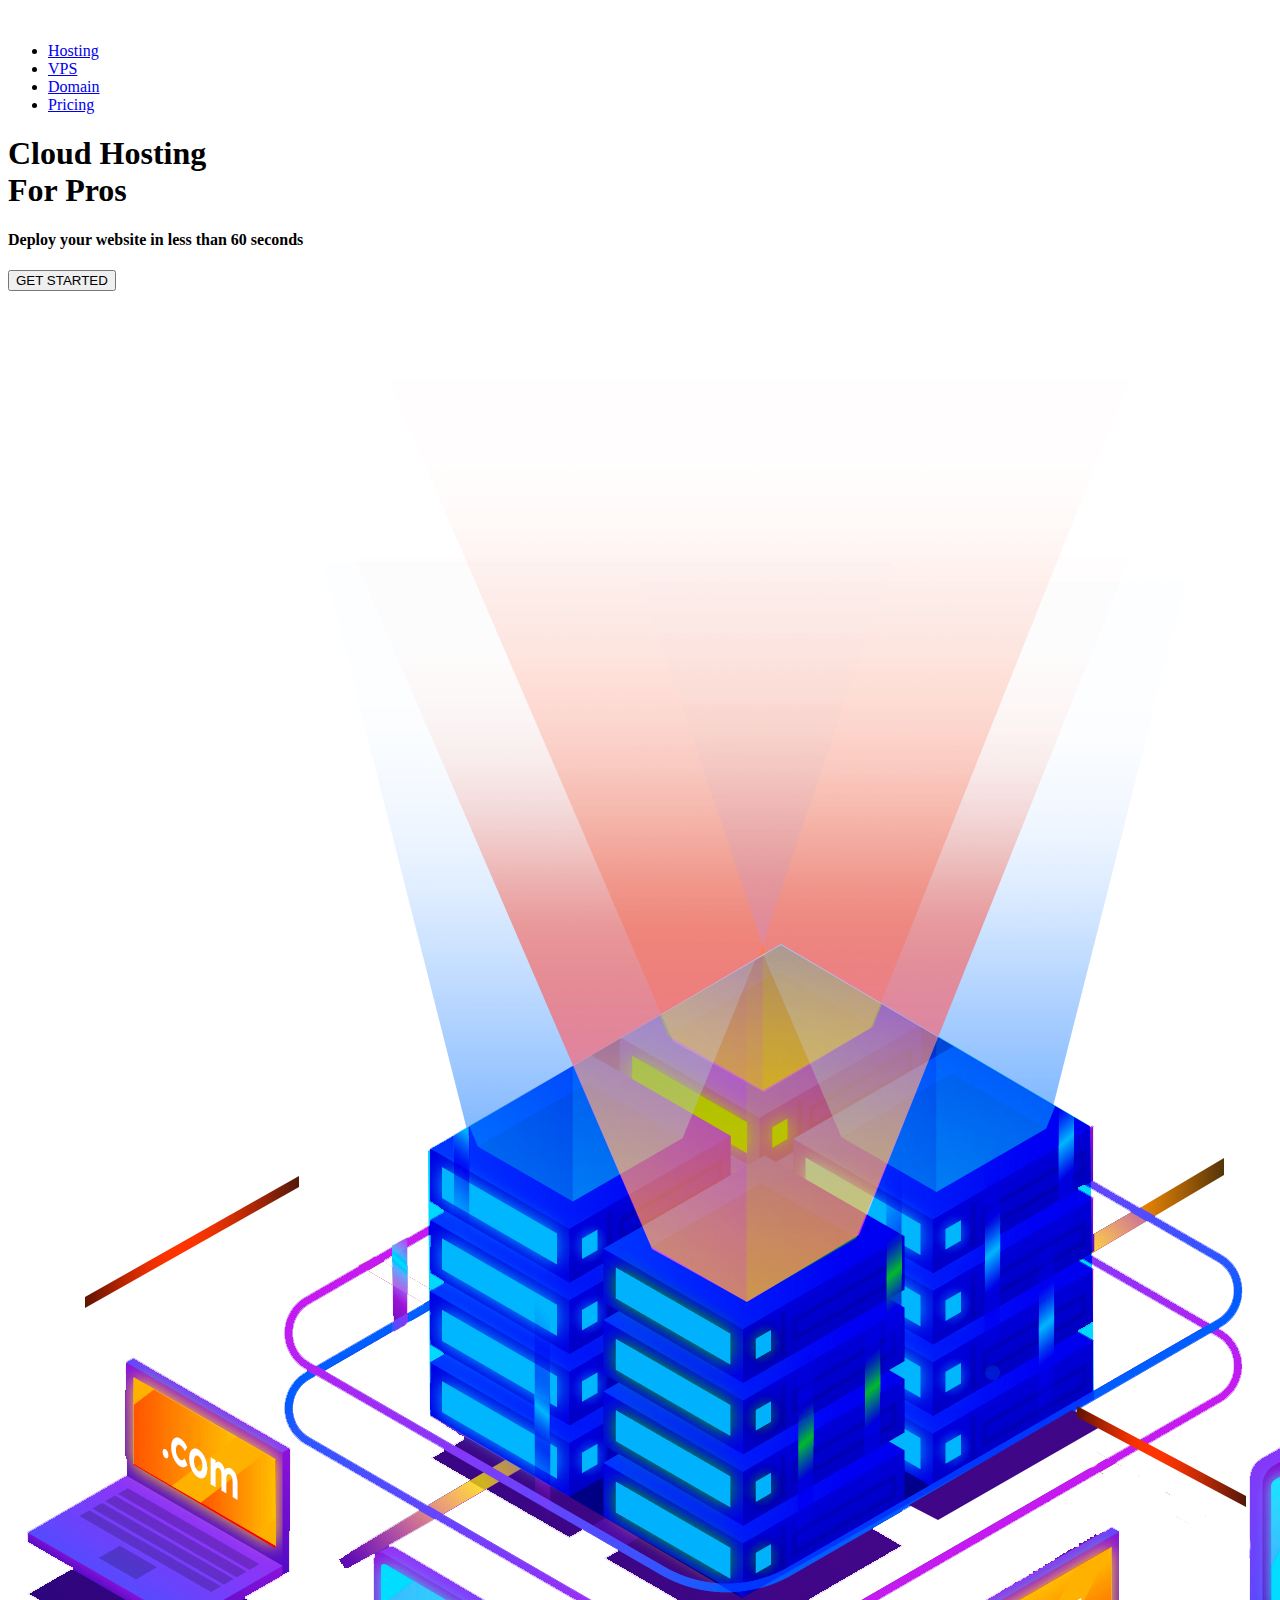
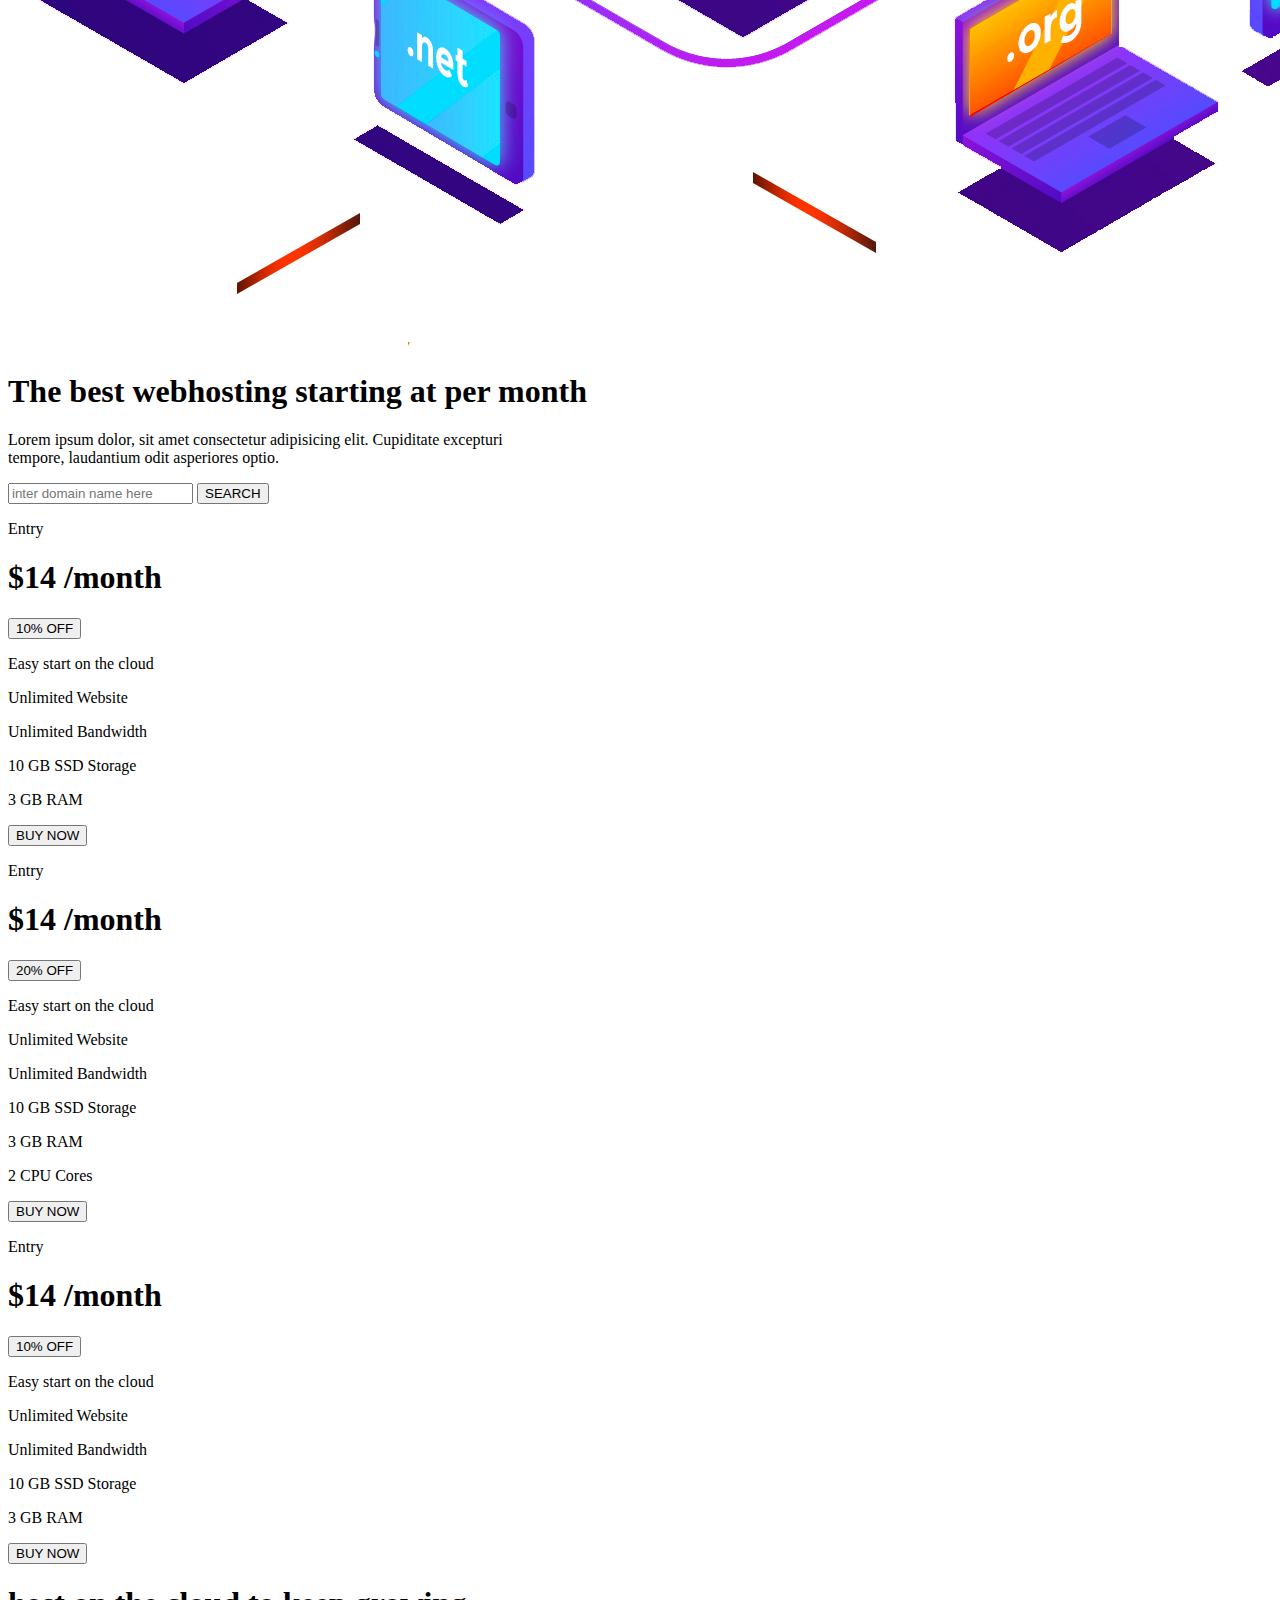
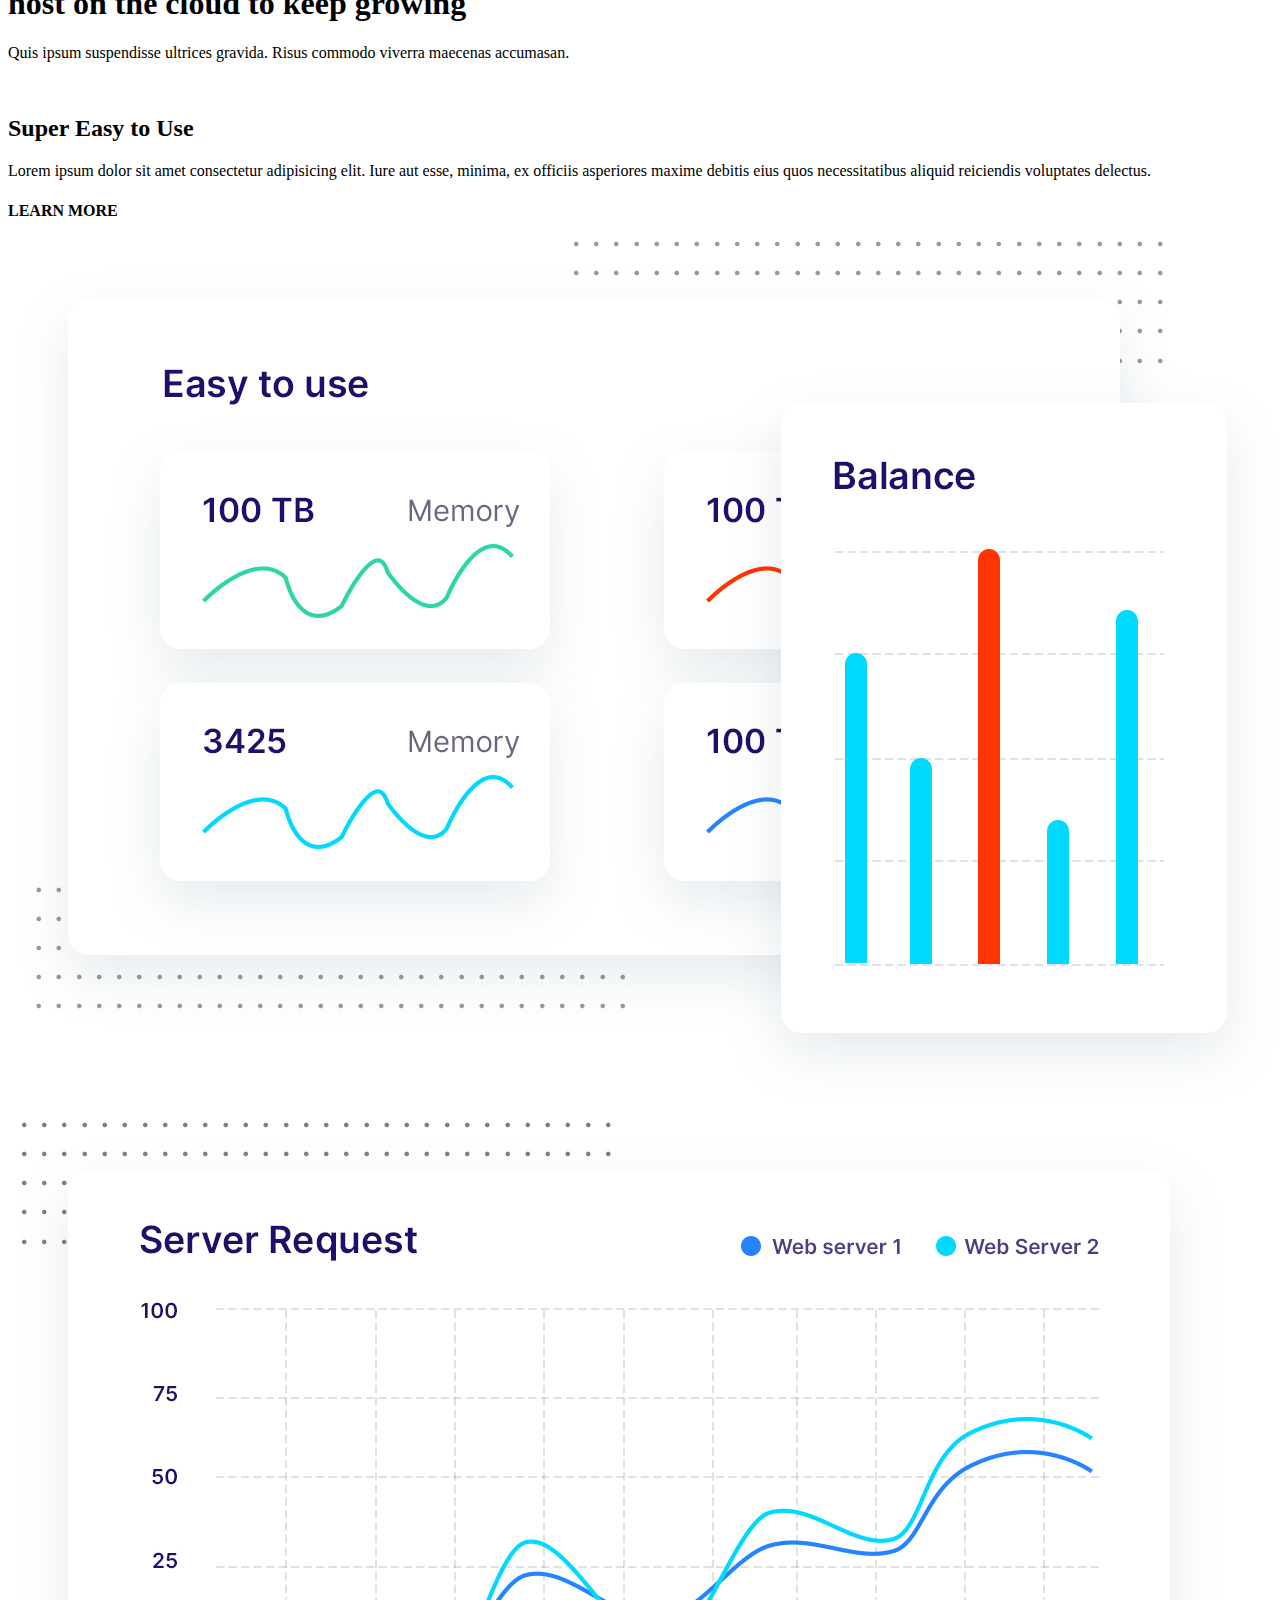
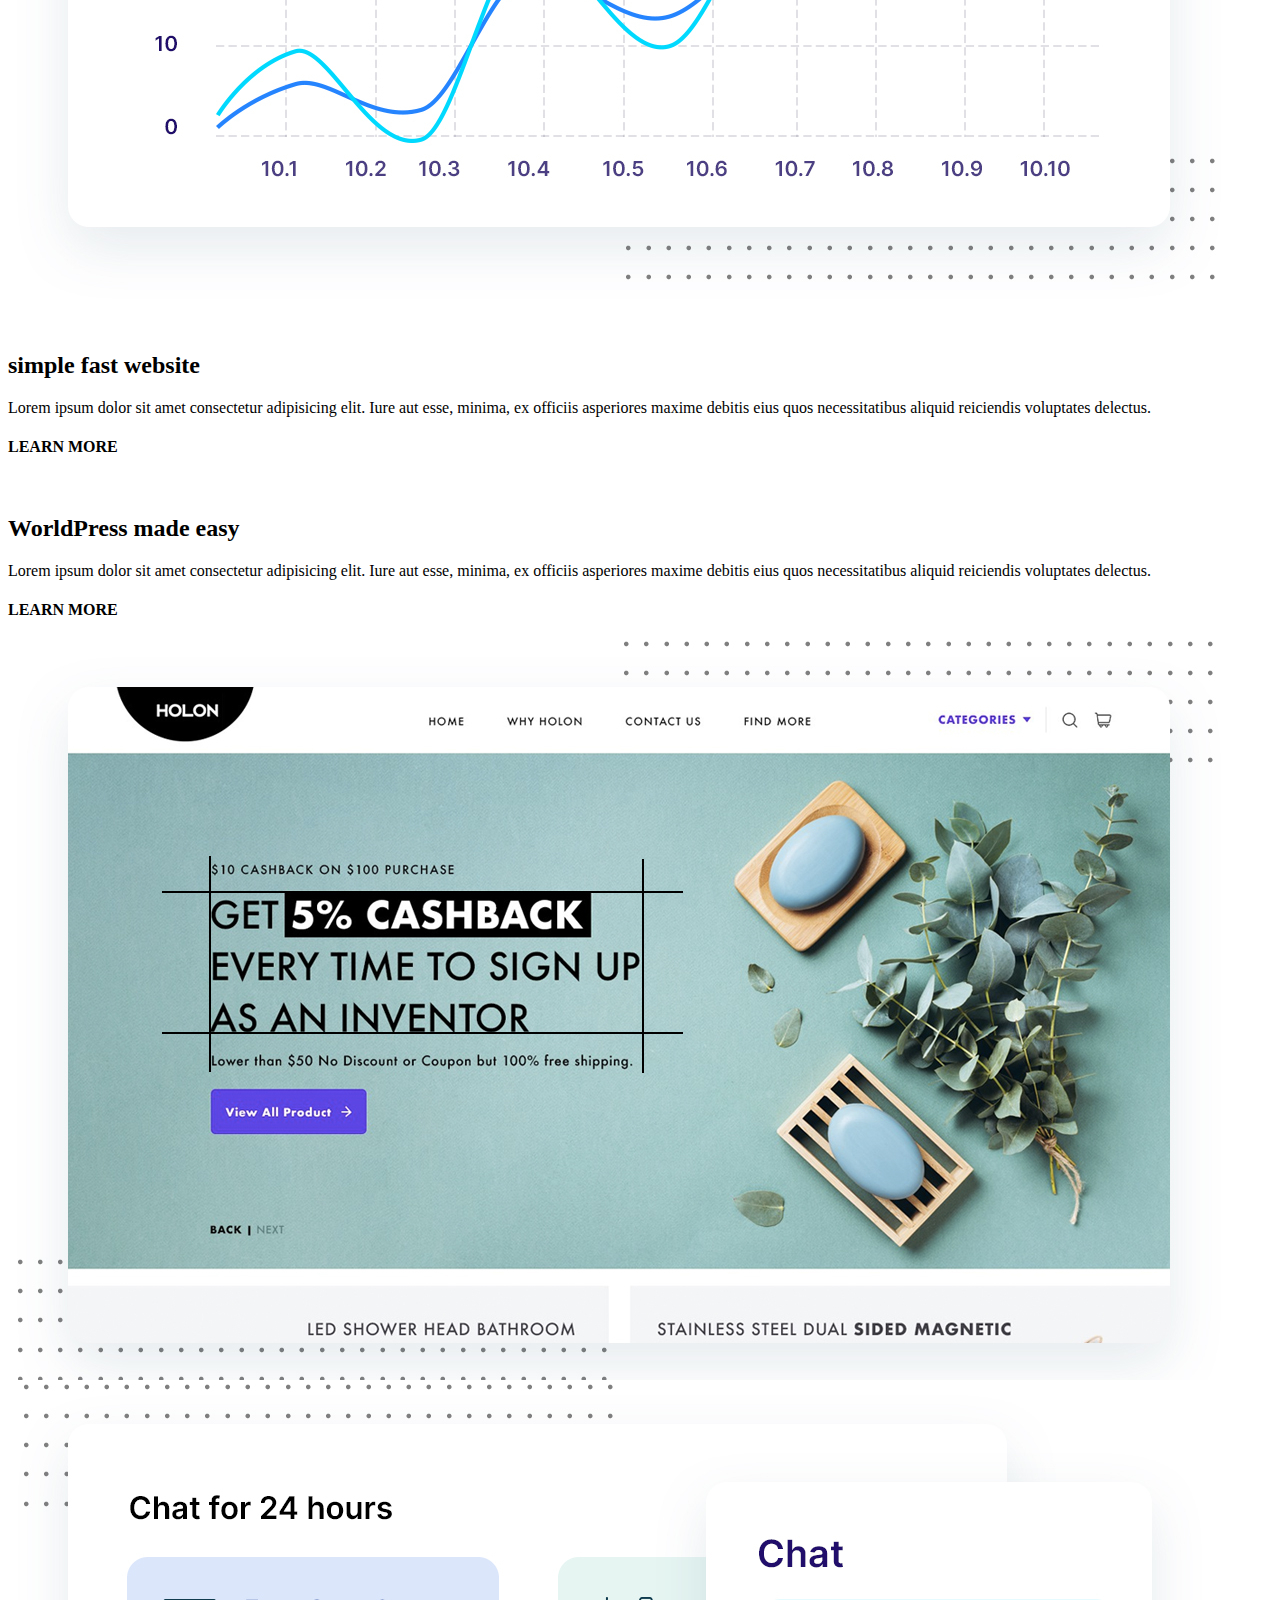
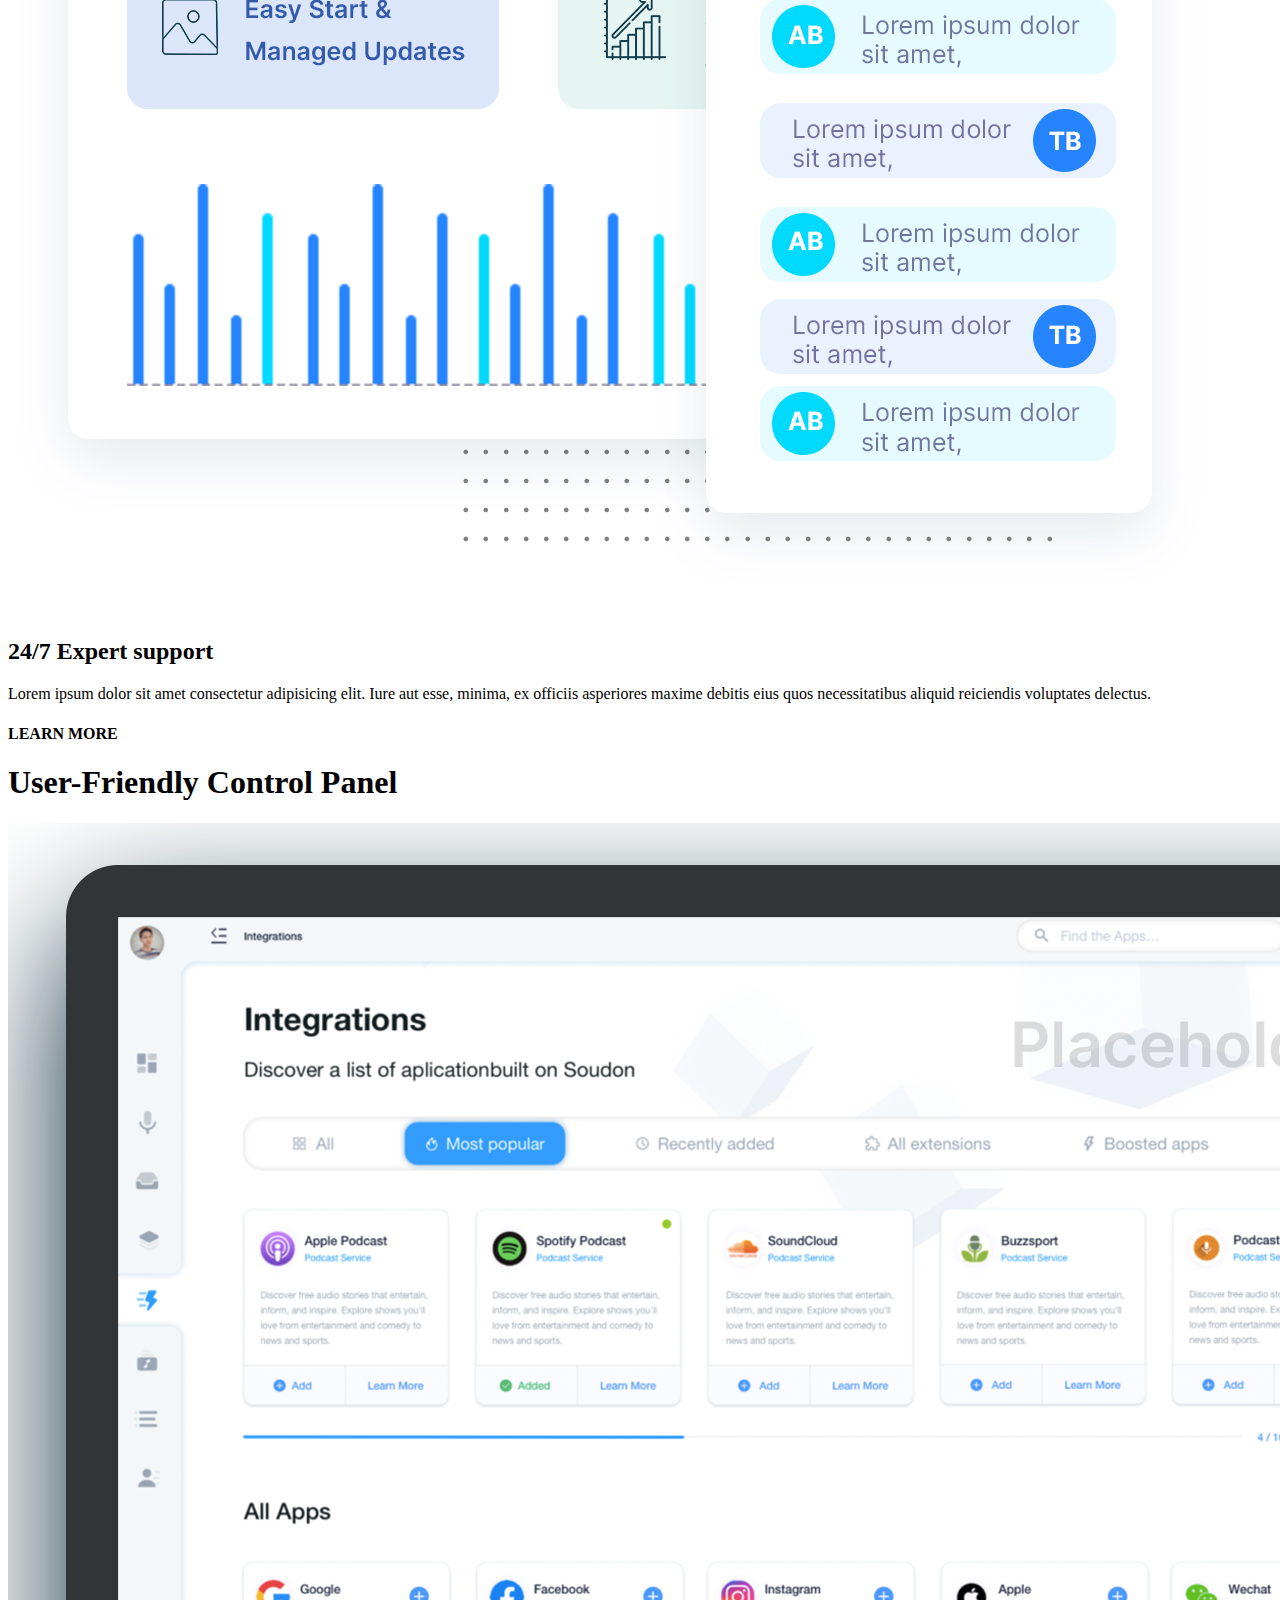
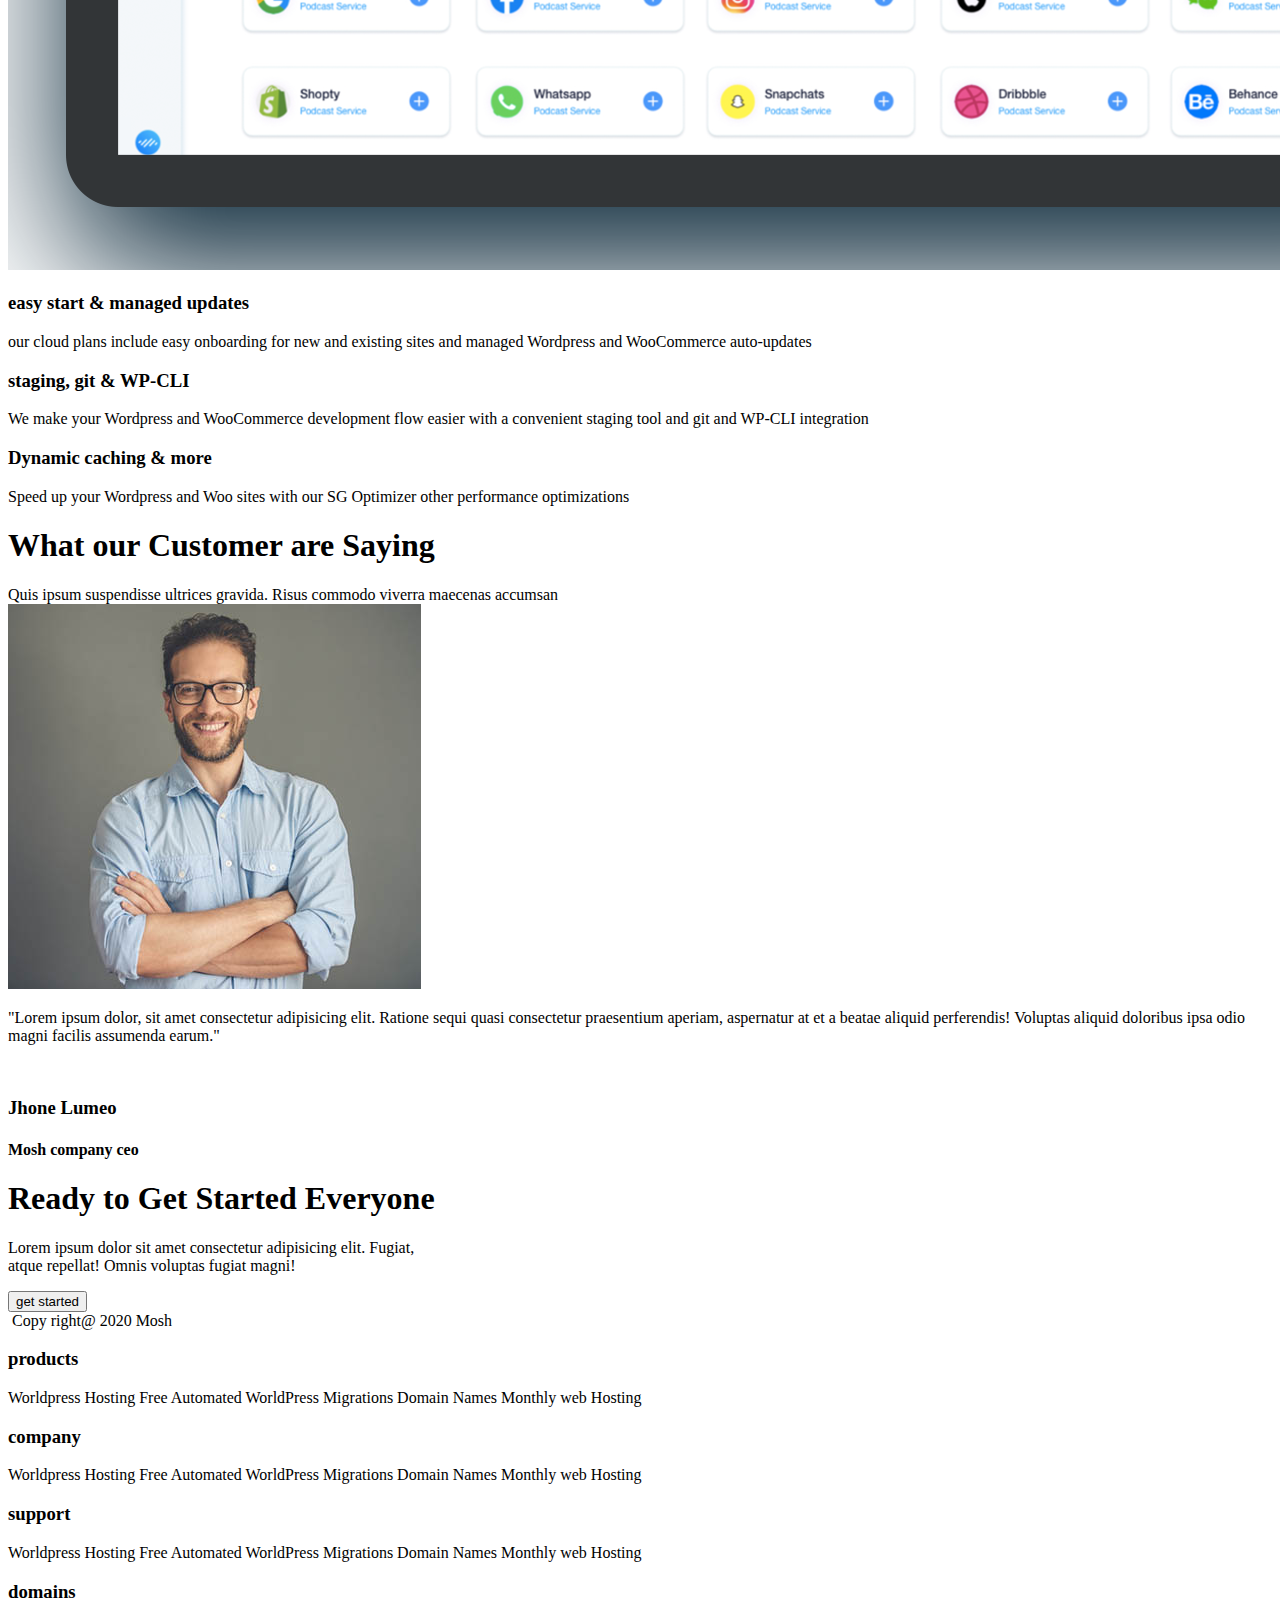
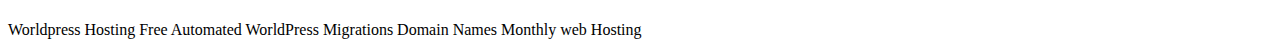
==== index.html @ 348627a1 "index" ====
<!DOCTYPE html>
<html lang="en">
<head>
	<meta charset="UTF-8">
	<meta name="viewport" content="width=device-width, initial-scale=1.0">
	<title>Team Task</title>
	<link rel="stylesheet" href="main.css">
	<!-- remix icon  -->
	<link
    href="https://cdn.jsdelivr.net/npm/remixicon@4.0.0/fonts/remixicon.css"
    rel="stylesheet"
/>
</head>
<body>
	<nav >
		<div>
			<!-- <i class="logo"></i>
			<a class="BandName" href="">Moshify</a> -->
			<img src="./Icon/logo.svg" alt="">
		
		</div>
		<div class="menu">
			<ul id="menu-bar">
				<li>
					<a href="#">Hosting</a>
				</li>
				<li>
					<a href="#">VPS</a>
				</li>
				<li>
					<a href="#">Domain</a>
				</li>
				<li>
					<a href="#">Pricing</a>
				</li>
				
			</ul>
			<div class="mobaile-Menu">
				<i class="ri-bar-chart-horizontal-line"></i>
			</div>
		</div>
	</nav>

	<!--======= banner part design  =======-->
	
	<main>
		<section>
			<div class="banner">
				<div class="banner-text">
					<h1>Cloud Hosting <br>For Pros</h1>
					<h4>Deploy your website in less than 60 seconds</h4>
					<button>GET STARTED</button>
				</div>
				<div class="banner-image">
					<img src="image/banner.png" alt="">
				</div>
			</div>
		</section>
	 
		<!-- webhosting starting part design  -->
	<div class="webhosting-starting">
		<h1>The best webhosting starting at per month</h1>
		<p>Lorem ipsum dolor, sit amet consectetur adipisicing elit. Cupiditate excepturi <br>tempore, laudantium odit asperiores optio.</p>
		<div class="webhosting">
			<div class="input-group">
               <input type="text" placeholder="inter domain name here">
			   <button> <i class="ri-search-2-line"></i> SEARCH</button>
			</div>
		</div>
	</div>
	<div>
		<ul id="webhosting-group">
			<!-- <li>
				<a href="#">.com $9.26</a>
			</li>
			<li>
				<button>.sg $7.91</button>
			</li>
			<li>
				<a href="#">.space $12.98</a>
			</li>
			<li>
				<a href="#">.info $14.15</a>
			</li>
			<li>
				<a href="#">.net $16.15</a>
			</li>
			<li>
				<a href="#">.com $10.15</a>
			</li>
			<li>
				<a href="#">More</a>
			</li> -->
		</ul>
	</div>
	<div class="webhosting-starting-group">

		<div class="webhosting-wrap">
			<div class="starting-color">
				<p>Entry</p>
				<div class="group-dolar">
					<h1>$14 <span>/month</span></h1>
					<button>10% OFF</button>
				</div>
				<p>Easy start on the cloud</p>
			</div>
			<div class="starting-text">
					<div class="icon-text">
						<div class="icon"><i class="ri-check-line"></i></div>
						<div class="text"><p>Unlimited Website</p></div>
					</div>
					<div class="icon-text">
						<div class="icon"><i class="ri-check-line"></i></div>
						<div class="text"><p>Unlimited Bandwidth</p></div>
					</div>
					<div class="icon-text">
						<div class="icon"><i class="ri-check-line"></i></div>
						<div class="text"><p>10 GB SSD Storage</p></div>
					</div>
					<div class="icon-text">
						<div class="icon"><i class="ri-check-line"></i></div>
						<div class="text"><p>3 GB RAM</p></div>
					</div>
				</div>
				<div class="button">
					<button>BUY NOW</button>
				</div>
			</div>
			
		<div class="webhosting-wrap">
			<div class="starting-color2">
				<p>Entry</p>
				<div class="group-dolar">
					<h1>$14 <span>/month</span></h1>
					<button>20% OFF</button>
				</div>
				<p>Easy start on the cloud</p>
			</div>
			<div class="starting-text">
					<div class="icon-text">
						<div class="icon"><i class="ri-check-line"></i></div>
						<div class="text"><p>Unlimited Website</p></div>
					</div>
					<div class="icon-text">
						<div class="icon"><i class="ri-check-line"></i></div>
						<div class="text"><p>Unlimited Bandwidth</p></div>
					</div>
					<div class="icon-text">
						<div class="icon"><i class="ri-check-line"></i></div>
						<div class="text"><p>10 GB SSD Storage</p></div>
					</div>
					<div class="icon-text">
						<div class="icon"><i class="ri-check-line"></i></div>
						<div class="text"><p>3 GB RAM</p></div>
					</div>
					<div class="icon-text">
						<div class="icon"><i class="ri-check-line"></i></div>
						<div class="text"><p>2 CPU Cores</p></div>
					</div>
				</div>
				<div class="button2">
					<button>BUY NOW</button>
				</div>
			</div>

		<div class="webhosting-wrap">
			<div class="starting-color">
				<p>Entry</p>
				<div class="group-dolar">
					<h1>$14 <span>/month</span></h1>
					<button>10% OFF</button>
				</div>
				<p>Easy start on the cloud</p>
			</div>
			<div class="starting-text">
					<div class="icon-text">
						<div class="icon"><i class="ri-check-line"></i></div>
						<div class="text"><p>Unlimited Website</p></div>
					</div>
					<div class="icon-text">
						<div class="icon"><i class="ri-check-line"></i></div>
						<div class="text"><p>Unlimited Bandwidth</p></div>
					</div>
					<div class="icon-text">
						<div class="icon"><i class="ri-check-line"></i></div>
						<div class="text"><p>10 GB SSD Storage</p></div>
					</div>
					<div class="icon-text">
						<div class="icon"><i class="ri-check-line"></i></div>
						<div class="text"><p>3 GB RAM</p></div>
					</div>
				</div>
				<div class="button">
					<button>BUY NOW</button>
				</div>
			</div>
		</div>
	</div>
    <!-- host on the cloud keep  -->
	<div class="cloud-keep">
		<h1>host on the cloud to keep growing</h1>
		<p>Quis ipsum suspendisse ultrices gravida. Risus commodo viverra maecenas accumasan.</p>
	</div>
 <!-- first -->
	<div class="cloud-keep-text">
	<div class="cloud-text">
		<div class="img">
			<img src="./Icon/easy.svg" alt="">
		</div>
		<h2>Super Easy to Use</h2>
		<p>Lorem ipsum dolor sit amet consectetur adipisicing elit. Iure aut esse, minima, ex officiis asperiores maxime debitis eius quos necessitatibus aliquid reiciendis voluptates delectus.</p>
		<div class="learn-more">
			<h4>LEARN MORE</h4>
			<i class="ri-arrow-right-line"></i>
		</div>
	</div>
	<div class="cloud-image">
		<img src="./image/easy.jpg" alt="">
	</div>
	</div>
	<!-- secend  -->
	<div class="cloud-keep-text">

	<div class="cloud-image">
		<img src="./image/fast.jpg" alt="">
	</div>
	<div class="cloud-text">
		<div class="img">
			<img src="./Icon/computer.svg" alt="">
		</div>
		<h2>simple fast website</h2>
		<p>Lorem ipsum dolor sit amet consectetur adipisicing elit. Iure aut esse, minima, ex officiis asperiores maxime debitis eius quos necessitatibus aliquid reiciendis voluptates delectus.</p>
		<div class="learn-more">
			<h4>LEARN MORE</h4>
			<i class="ri-arrow-right-line"></i>
		</div>
	</div>
	</div>
	<!-- third -->
	<div class="cloud-keep-text">
	<div class="cloud-text">
		<div class="img">
			<img src="./Icon/settings.svg" alt="">
		</div>
		<h2>WorldPress made easy</h2>
		<p>Lorem ipsum dolor sit amet consectetur adipisicing elit. Iure aut esse, minima, ex officiis asperiores maxime debitis eius quos necessitatibus aliquid reiciendis voluptates delectus.</p>
		<div class="learn-more">
			<h4>LEARN MORE</h4>
			<i class="ri-arrow-right-line"></i>
		</div>
	</div>
	<div class="cloud-image">
		<img src="./image/wordpress.jpg" alt="">
	</div>
	</div>
	<!-- four -->
	<div class="cloud-keep-text">
	
	<div class="cloud-image">
		<img src="./image/support.jpg" alt="">
	</div>
	<div class="cloud-text">
		<div class="img">
			<img src="./Icon/clock.svg" alt="">
		</div>
		<h2>24/7 Expert support</h2>
		<p>Lorem ipsum dolor sit amet consectetur adipisicing elit. Iure aut esse, minima, ex officiis asperiores maxime debitis eius quos necessitatibus aliquid reiciendis voluptates delectus.</p>
		<div class="learn-more">
			<h4>LEARN MORE</h4>
			<i class="ri-arrow-right-line"></i>
		</div>
	</div>
	</div>

	<!-- user friendly control panel  -->
	<div class="friendly-control-panel">
		<h1>User-Friendly Control Panel</h1>
     <div class="control-panel">
		<div class="control-panel-image">
			<img src="./image/ipad.png" alt="">
		</div>
		<div class="control-panel-text">
			<!-- one control panel -->
         <div class="control-group">
			<div class="control-image">
				<i class="ri-image-2-line"></i>
			</div>
			<div class="control-text">
                <h3>easy start & managed updates</h3>
				<span>our cloud plans include easy onboarding for new and existing sites and managed Wordpress and WooCommerce auto-updates</span>
			</div>
		 </div>
		 <!-- two control panel -->
         <div class="control-group">
			<div class="control-image">
				<i class="ri-numbers-line"></i>
			</div>
			<div class="control-text">
                <h3>staging, git & WP-CLI</h3>
				<span>We make your Wordpress and WooCommerce development flow easier with a convenient staging tool and git and WP-CLI integration</span>
			</div>
		 </div>
		 <!-- third control panel -->
         <div class="control-group">
			<div class="control-image">
				<i class="ri-wordpress-fill"></i>
			</div>
			<div class="control-text">
                <h3>Dynamic caching & more</h3>
				<span>Speed up your Wordpress and Woo sites with our SG Optimizer other performance optimizations</span>
			</div>
		 </div>
		</div>
	 </div>
	</div>

	<!-- curtomer saying part design  -->
	 <div class="customer-saying">
		<h1>What our Customer are Saying </h1>
		<span>Quis ipsum suspendisse ultrices gravida. Risus commodo viverra maecenas accumsan</span>
	 </div>
	 <div class="customer-saying-panel">
		<div class="customer-img">
         <img src="./image/testimonial.jpg" alt="">
		</div>
		<div class="customer-text">
          <p>"Lorem ipsum dolor, sit amet consectetur adipisicing elit. Ratione sequi quasi consectetur praesentium aperiam, aspernatur at et a beatae aliquid perferendis! Voluptas aliquid doloribus ipsa odio magni facilis assumenda earum."</p>
		  <div class="line">
           <img src="./Icon/line.svg" alt="">
		   <h3>Jhone Lumeo</h3>
		  </div>
		  <h4>Mosh company ceo</h4>
		</div>
		<div class="image2">
			<i class=" ri-double-quotes-l"></i>
		  </div>
	 </div>

	 <!-- footer section design  -->
	 <div class="footer-position">
		<div class="footer-position-text">
         <h1>Ready to Get Started Everyone</h1>
		 <p>Lorem ipsum dolor sit amet consectetur adipisicing elit. Fugiat, <br> atque repellat! Omnis voluptas fugiat magni!</p>
		</div>
		<div class="footer-position-button">
            <button>get started</button>
		</div>
	 </div>


	 <!-- main footer section design -->
	<div id="main-footer">
		<div class="footer-section">
			<div class="footer-text">
				<img src="./Icon/logo.svg" alt="">
				<span>Copy right@ 2020 Mosh</span>
			</div>
			<div class="footer-text">
				<h3>products</h3>
				<span>Worldpress Hosting</span>
				<span>Free Automated WorldPress</span>
				<span>Migrations</span>
				<span>Domain Names</span>
				<span>Monthly web Hosting</span>
			</div>
			<div class="footer-text">
				<h3>company</h3>
				<span>Worldpress Hosting</span>
				<span>Free Automated WorldPress</span>
				<span>Migrations</span>
				<span>Domain Names</span>
				<span>Monthly web Hosting</span>
			</div>
			<div class="footer-text">
				<h3>support</h3>
				<span>Worldpress Hosting</span>
				<span>Free Automated WorldPress</span>
				<span>Migrations</span>
				<span>Domain Names</span>
				<span>Monthly web Hosting</span>
			</div>
			<div class="footer-text">
				<h3>domains</h3>
				<span>Worldpress Hosting</span>
				<span>Free Automated WorldPress</span>
				<span>Migrations</span>
				<span>Domain Names</span>
				<span>Monthly web Hosting</span>
			</div>
			
		 </div>
	</div>
	</main>

	<script src="main.js"></script>
</body>
</html>
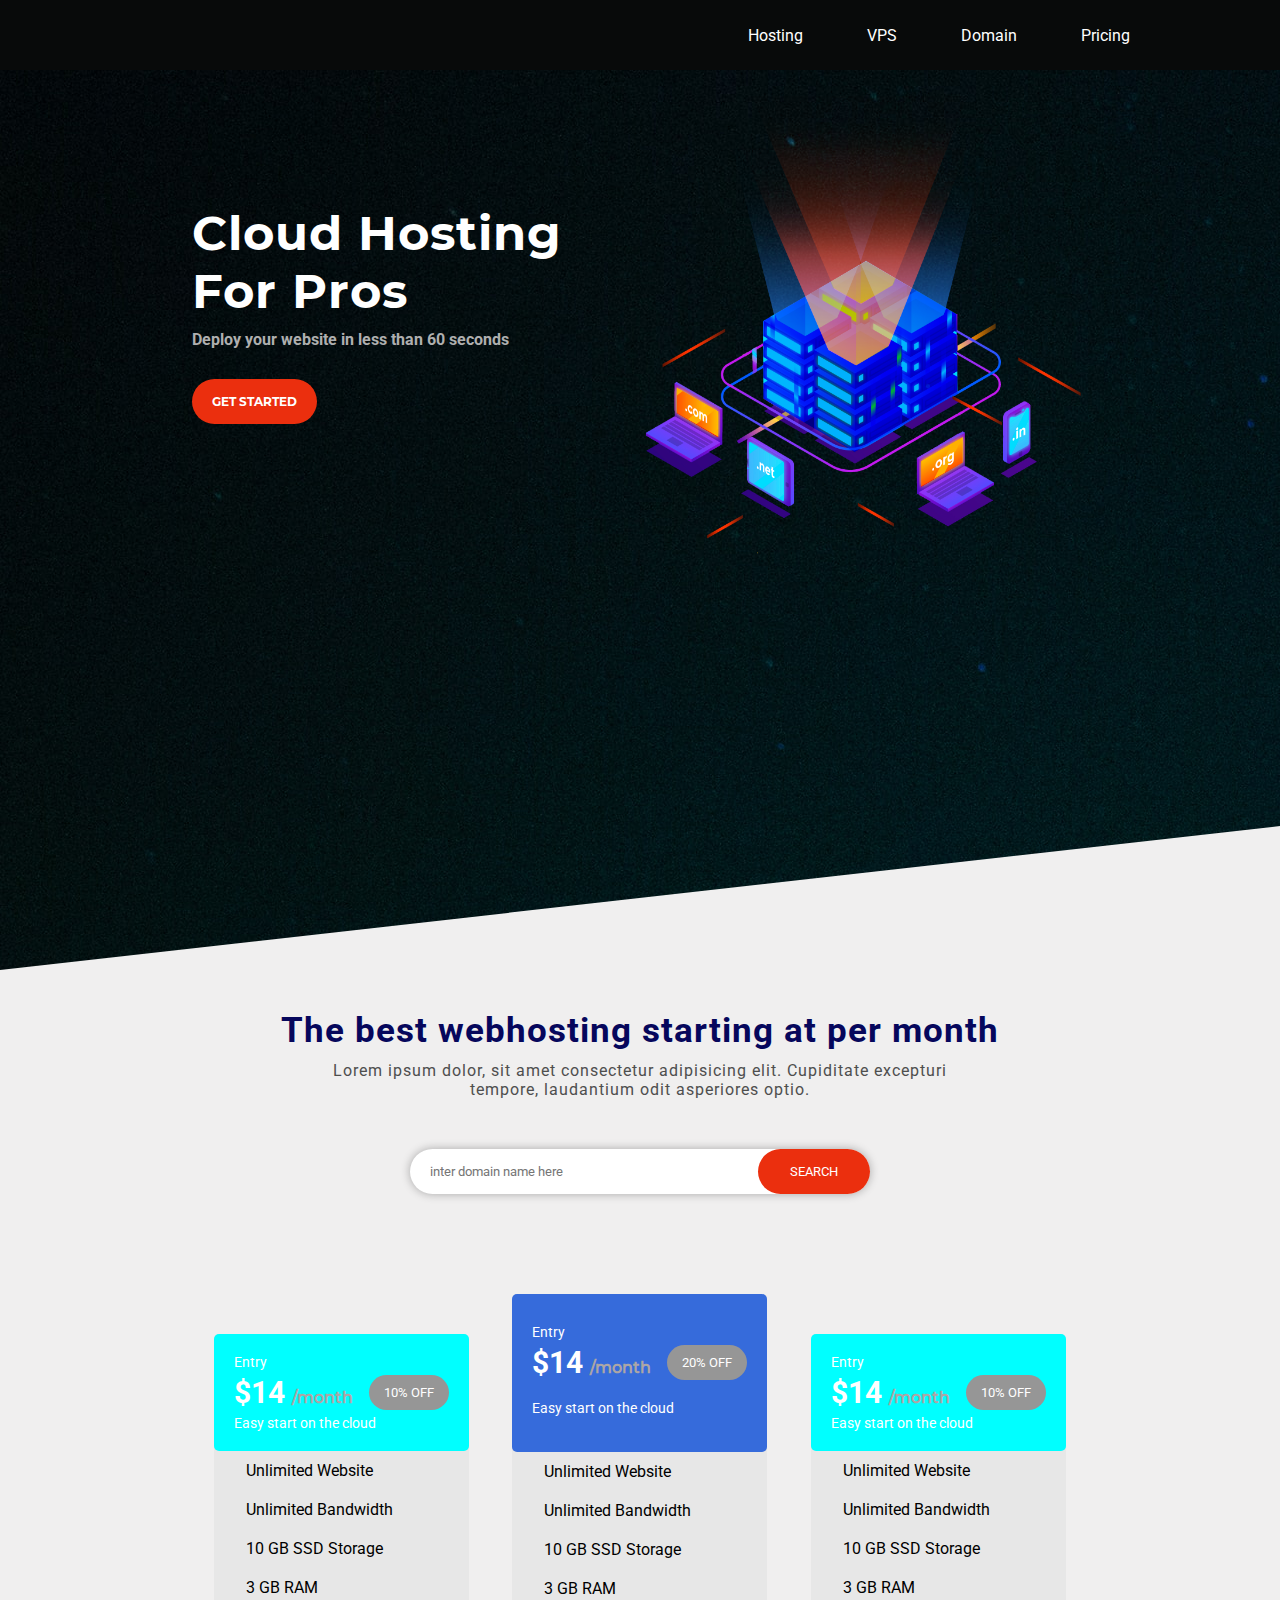
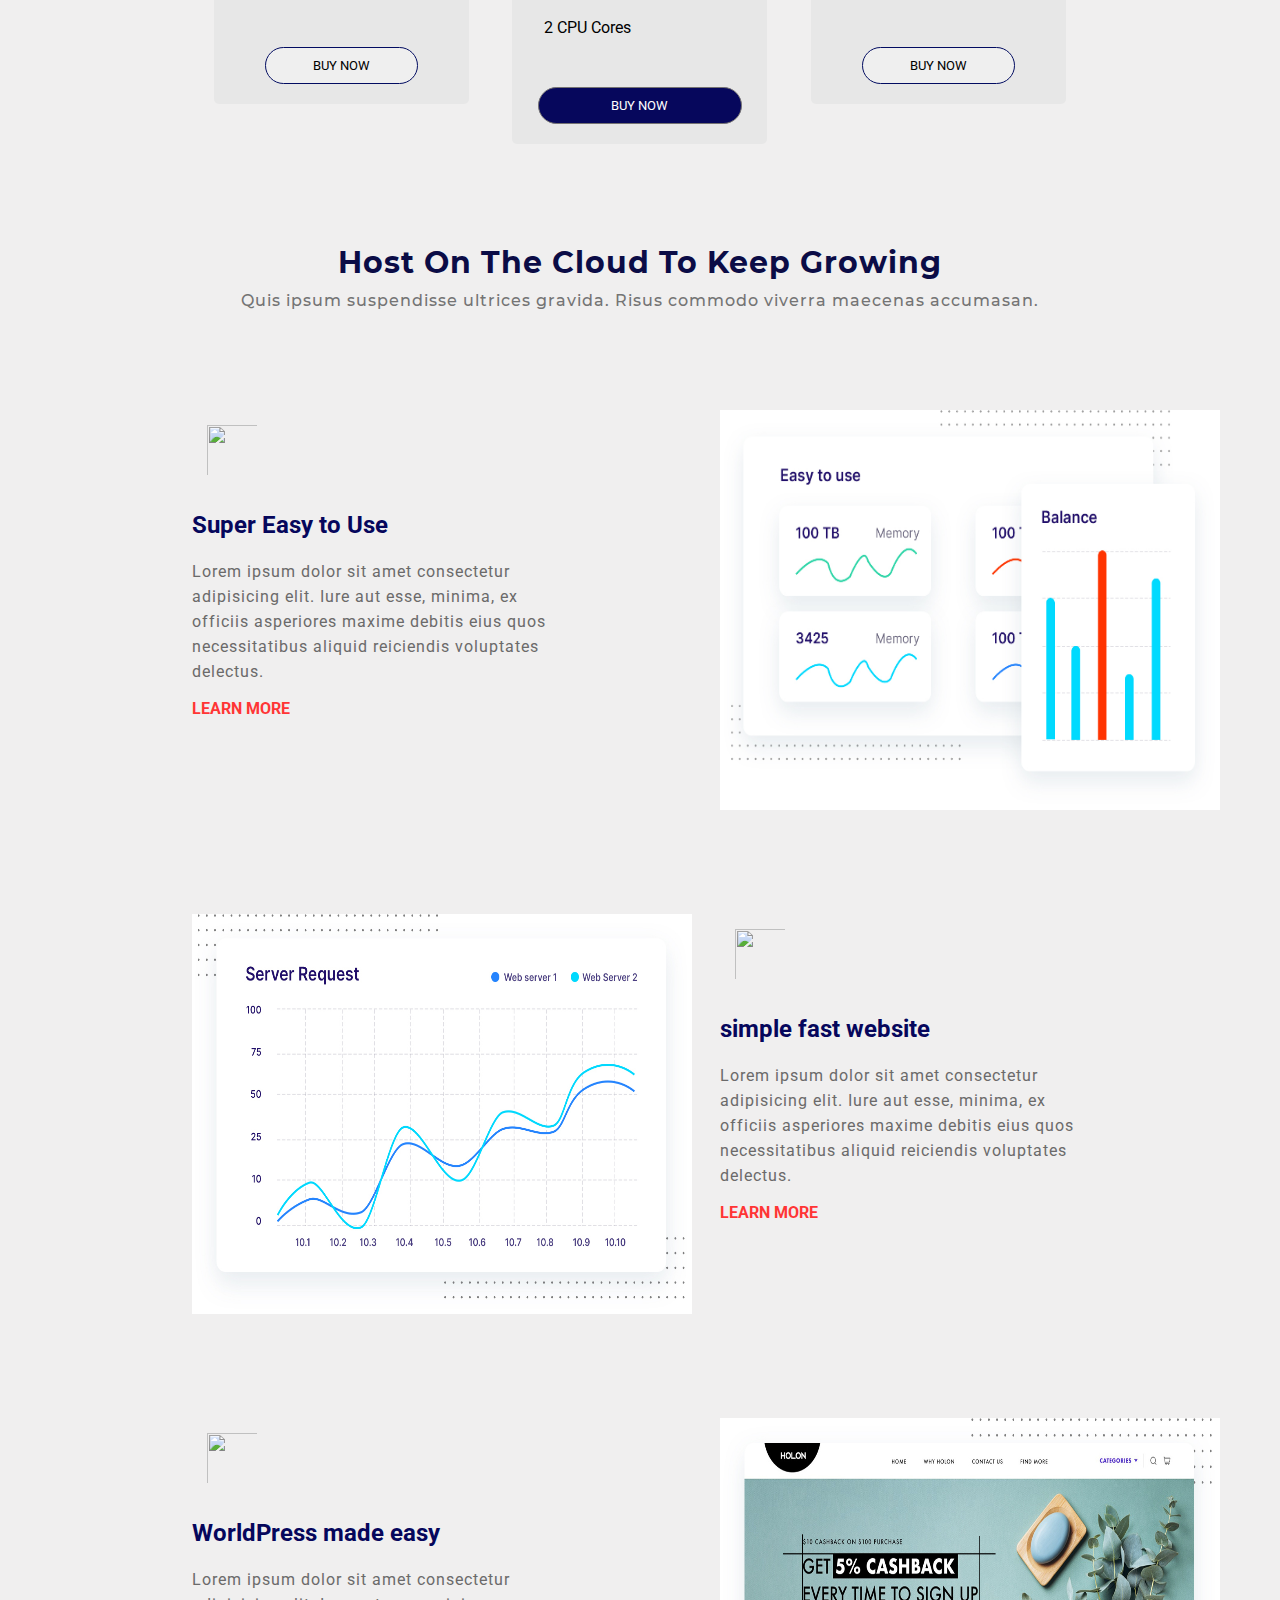
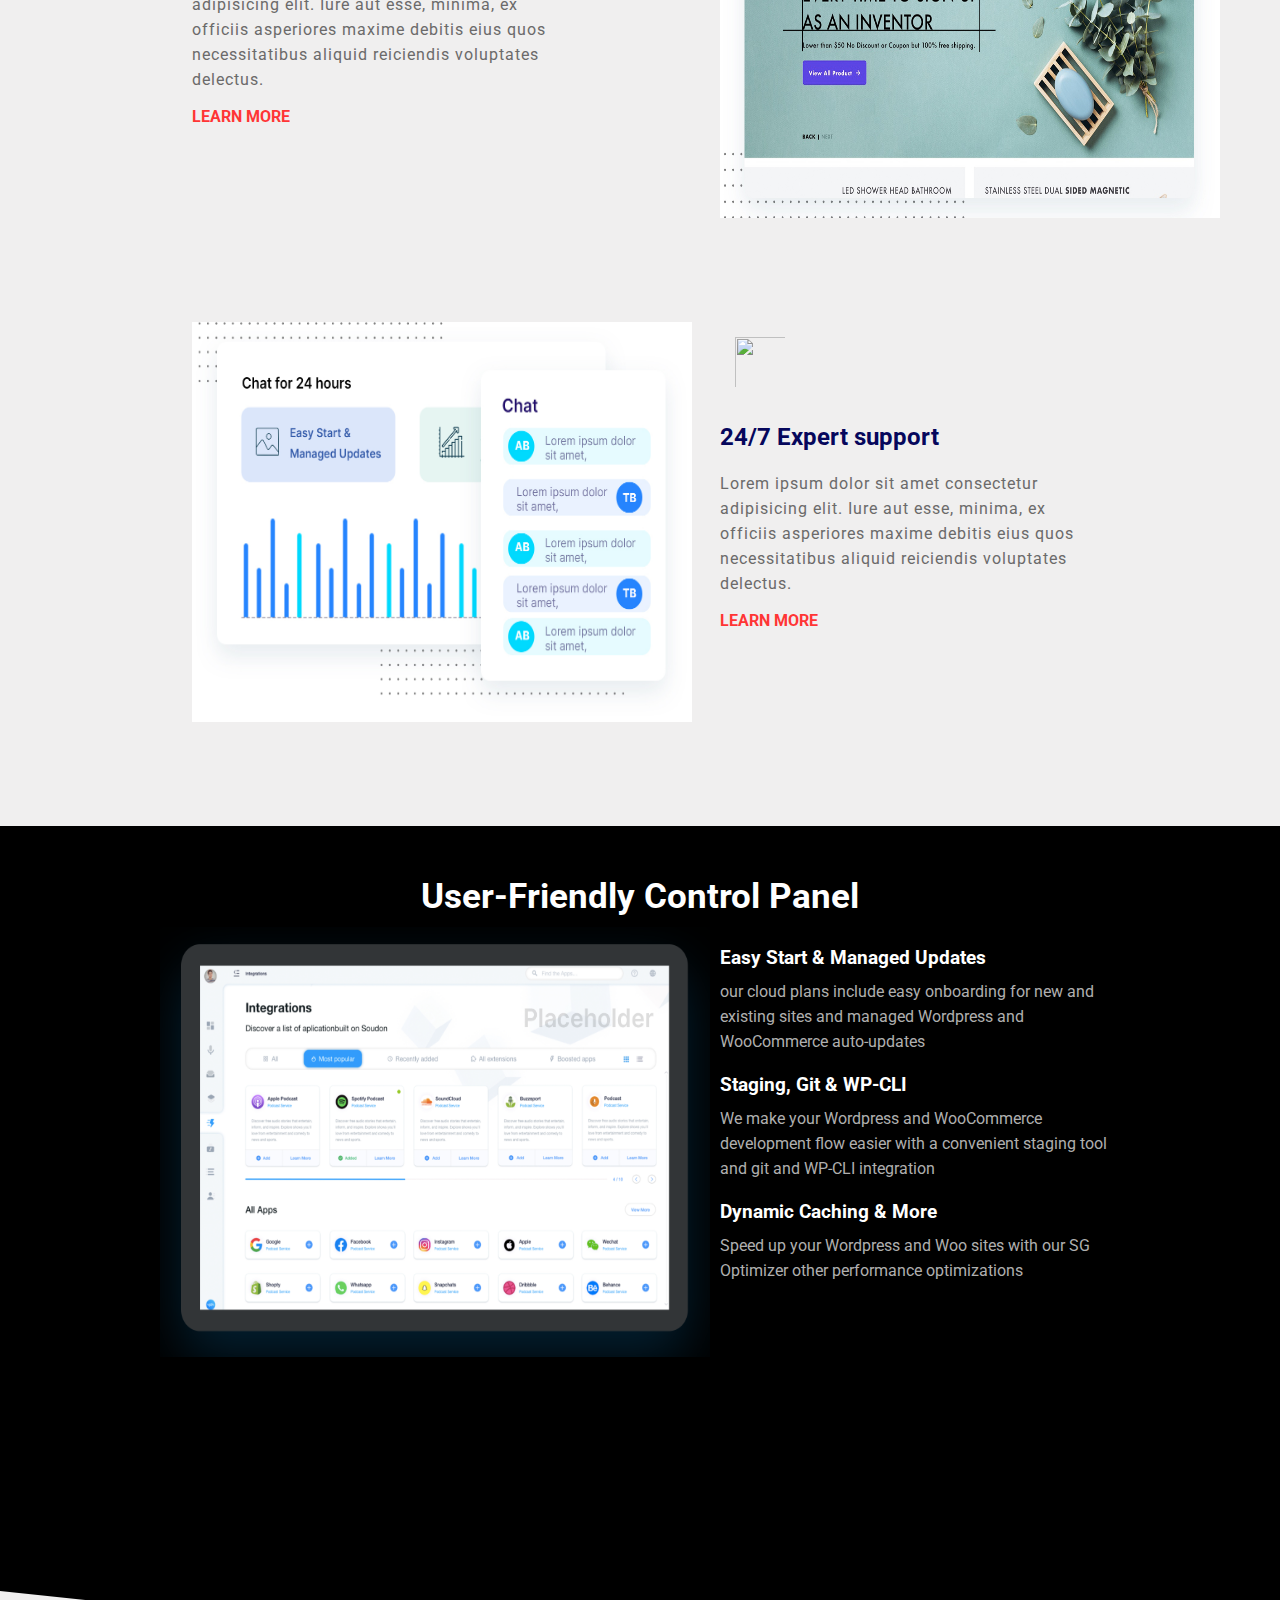
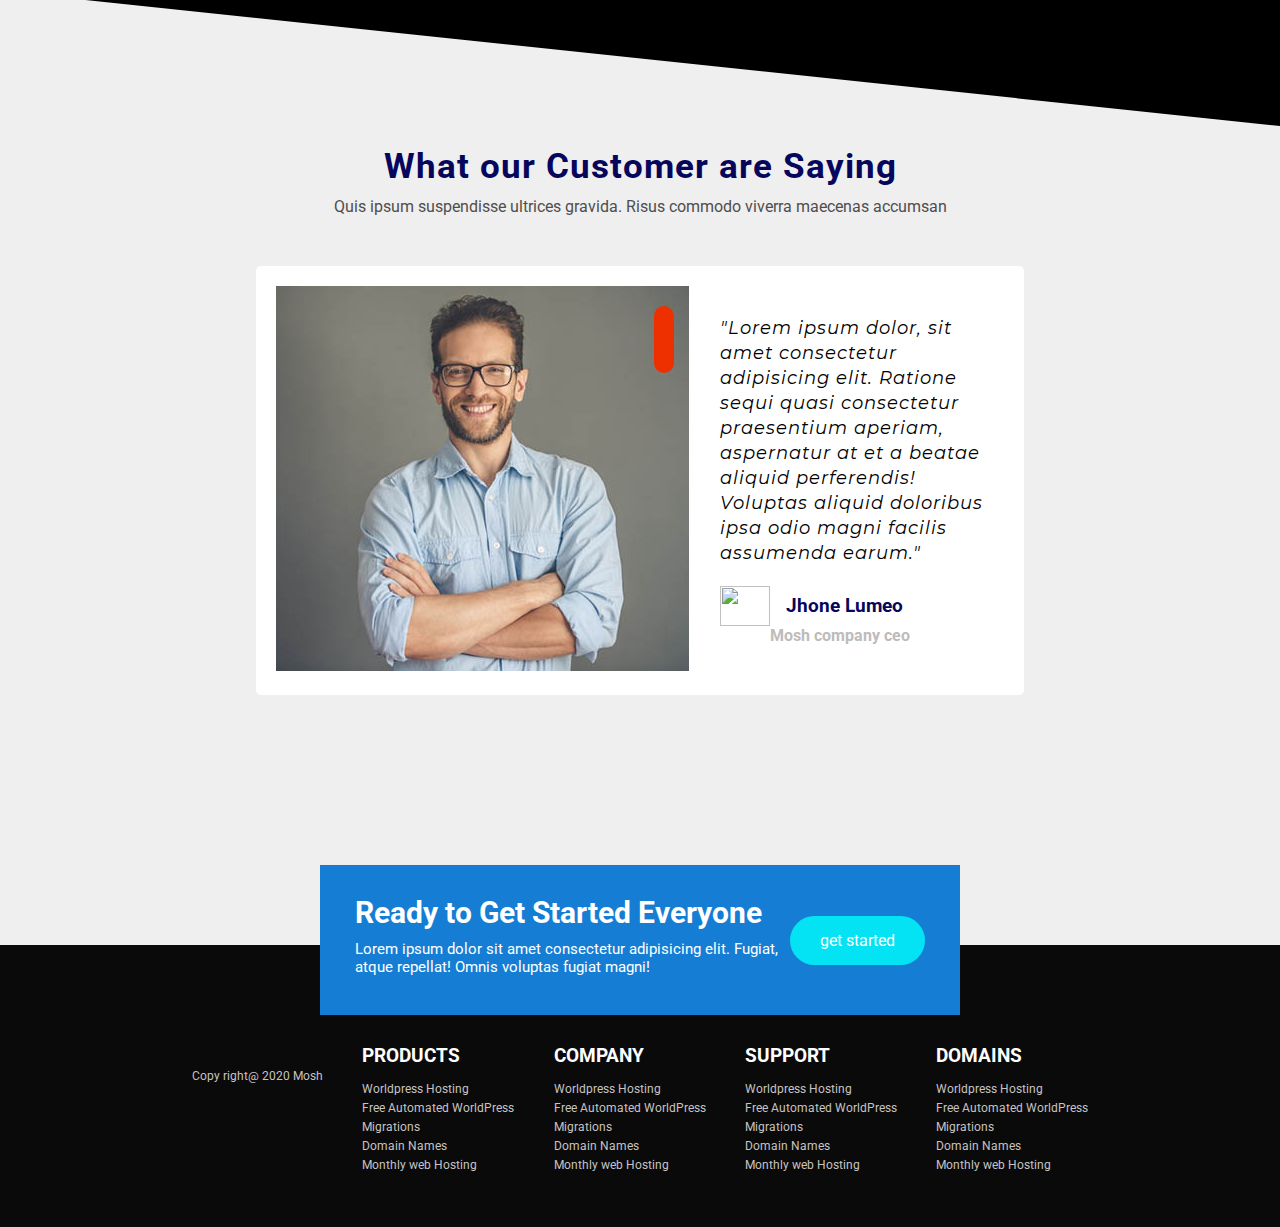
==== commit 64fba72f: "css file" ====
--- a/index.html
+++ b/index.html
@@ -4,7 +4,7 @@
 	<meta charset="UTF-8">
 	<meta name="viewport" content="width=device-width, initial-scale=1.0">
 	<title>Team Task</title>
-	<link rel="stylesheet" href="main.css">
+	<link rel="stylesheet" href="Main page/main.css">
 	<!-- remix icon  -->
 	<link
     href="https://cdn.jsdelivr.net/npm/remixicon@4.0.0/fonts/remixicon.css"
--- a/Main page/main.css
+++ b/Main page/main.css
@@ -0,0 +1,805 @@
+/* gogle fonts  */
+@import url('https://fonts.googleapis.com/css2?family=Poppins:ital,wght@0,300;0,600;0,700;0,800;0,900;1,300;1,400;1,500&family=Roboto:wght@100;300;400;500;700&display=swap');
+
+/* custom fonts  */
+@font-face {
+	font-family: "text-black" ;
+	src: url(../font/Montserrat-Black.ttf);
+}
+@font-face {
+	font-family: "text-Bold" ;
+	src: url(../font/Montserrat-Bold.ttf);
+}
+@font-face {
+	font-family: "text-ExtraBold" ;
+	src: url(../font/Montserrat-ExtraBold.ttf);
+}
+@font-face {
+	font-family: "text-Light" ;
+	src: url(../font/Montserrat-ExtraLight.ttf);
+}
+@font-face {
+	font-family: "text-Italic" ;
+	src: url(../font/Montserrat-Italic.ttf);
+}
+@font-face {
+	font-family: "text-Medium" ;
+	src: url(../font/Montserrat-Medium.ttf);
+}
+@font-face {
+	font-family: "text-SemiBold" ;
+	src: url(../font/Montserrat-SemiBold.ttf);
+}
+
+/* css reset  */
+* {
+	margin: 0;
+	padding: 0;
+	box-sizing: border-box;
+	text-decoration: none;
+	list-style: none;
+	font-family: 'Roboto', sans-serif;
+}
+main {
+	background-color: #f0efef;
+}
+/* main part  */
+nav {
+	width: 100%;
+	height: 70px;
+	padding: 30px 100px;
+	display: flex;
+	justify-content: space-between;
+	background: #080a0a;
+	align-items: center;
+}
+.BandName {
+	font-size: 30px;
+	color: #ffff;
+	font-weight: 600;
+
+}
+.menu ul{
+	position: relative;
+	display: flex;
+	align-items: center;
+	gap: 4rem;
+	margin-right: 50px;
+}
+.menu ul li a {
+	font-size: 16px;
+	color: #ffff;
+	text-transform: capitalize;
+}
+.mobaile-Menu i {
+	
+	color: #ffff;
+	display: none;
+}
+
+/* Responsive design  */
+/* @media screen and ( max-width : 991px) */
+@media(max-width:768px) {
+	.menu ul {
+         width: 100%;
+		 height: 100%;
+		 left: -100%;
+		 position: absolute;
+		 top: 70px;
+		 background: #111;
+		 display: block;
+		 text-align: center;
+		 transition: 0.5s all ease;
+		 z-index: 1;
+	}
+	.menu ul li {
+		margin: 40px 0;
+	}
+	.menu ul li:hover a {
+		color: red;
+		transition: 0.4s all ease;
+	}
+	.menu .active{
+		left: 0%;
+	}
+	.mobaile-Menu i{
+		display: inline-block;
+		font-size: 25px;
+		cursor: pointer;
+	}
+	.BandName {
+		margin-right: 40px;
+	}
+}
+/* ==============main part design ========================= */
+/* banner part design  */
+section {
+	height: 100vh;
+	background-image: url(image/chris-henry-1-Mq2LbM1NQ-unsplash.jpg);
+	clip-path: polygon(0 0, 100% 0, 100% 84%, 0 100%);
+}
+.banner {
+	width: 70%;
+	margin: auto;
+	display: grid;
+	grid-template-columns: repeat(auto-fit,minmax(380px,1fr));
+	justify-content: space-between;
+	align-items: center;
+	
+}
+.banner .banner-text {
+	color: #ffff;
+	
+}
+.banner .banner-text h1 {
+	font-size: 48px;
+	color: #ffff;
+	font-family: 'text-Bold', sans-serif;
+	letter-spacing: 1px;
+}
+.banner .banner-text h4 {
+	color: #afafaf;
+	margin: 10px 0;
+}
+.banner .banner-text button {
+	padding: 15px 20px;
+	border-radius: 30px;
+	background-color:rgb(235, 47, 14) ;
+	color: #ffff;
+	margin-top: 20px;
+	font-family: 'text-Bold', sans-serif;
+	border: none;
+	font-size: 12px;
+}
+.banner .banner-image img{
+	width: 100%;
+	height: 100%;
+	margin-right: 100px;
+}
+
+/* responsive design  */
+@media(max-width:768px) {
+	.banner .banner-text h1 {
+		margin-top: 20px;
+		font-size: 35px;
+		color: #ffff;
+		font-family: 'text-Bold', sans-serif;
+		letter-spacing: 1px;
+	}
+}
+@media(max-width:1079px) {
+	.banner .banner-text h1 {
+		margin-top: 20px;
+		font-size: 35px;
+		color: #ffff;
+		font-family: 'text-Bold', sans-serif;
+		letter-spacing: 1px;
+	}
+}
+@media(max-width:1261px) {
+	section {
+		height: 51vh;
+		/* background-image: url(image/chris-henry-1-Mq2LbM1NQ-unsplash.jpg);
+		clip-path: polygon(0 0, 100% 0, 100% 84%, 0 100%); */
+	}
+}
+	
+@media(max-width:1087px) {
+	section {
+		height: 100vh;
+		/* background-image: url(image/chris-henry-1-Mq2LbM1NQ-unsplash.jpg);
+		clip-path: polygon(0 0, 100% 0, 100% 84%, 0 100%); */
+	}
+}
+	
+
+
+/* webhosting starting part design  */
+.webhosting-starting {
+	width: 60%;
+	height: auto;
+	margin: auto;
+	text-align: center;
+	margin-top: 40px;
+	margin-bottom: 40px;
+}
+.webhosting-starting h1 {
+	font-size: 35px;
+	letter-spacing: 1px;
+	color: rgb(6, 7, 92);
+	letter-spacing: 1px;
+}
+.webhosting-starting p {
+	color: #4e4e4e;
+	font-size: 16px;
+	margin: 10px 0;
+	letter-spacing: 1px;
+}
+.webhosting {
+	width: 60%;
+	height: auto;
+	margin: auto;
+	display: flex;
+	margin-top: 50px;
+	
+}
+.webhosting .input-group {
+	display: flex;
+	width: 100%;
+	background-color: #fff;
+	border-radius: 30px;
+	padding-right: 0;
+	box-shadow: 0 0 10px rgba(0, 0, 0, 0.3);
+}
+.webhosting .input-group input {
+	width: 100%;
+	height: 100%;
+	background: transparent;
+	border: none;
+	outline: none;
+	padding:15px 20px;
+	padding-right: 0;
+	display: block;
+}
+.webhosting .input-group button {
+	width: 140px;
+	padding: 0 15px;
+	display: flex;
+	align-items: center;
+	height: 100%;
+	background: rgb(235, 47, 14);
+	border: 0;
+	display: block;
+	border-radius: 30px;
+	color: white;
+}
+
+.webhosting .button {
+	display: flex;
+	border: 1px solid rgb(235, 47, 14);
+	justify-content: space-between;
+	background-color: rgb(235, 47, 14);
+	padding: 0px 15px;
+	border-radius: 30px;
+}
+.webhosting .button i {
+	margin-top: 8px;
+}
+.webhosting .button button {
+	padding: 0px 15px ; 
+	background-color: rgb(235, 47, 14);
+    border: none;
+	font-size: 18px;
+}
+
+#webhosting-group {
+	display: flex;
+    justify-content: space-between;
+	width: 50%;
+	height: auto;
+	margin: auto;
+	margin-bottom: 60px;
+}
+@media(max-width:768px) {
+	#webhosting-group {
+		display: grid;
+	   grid-template-columns: repeat(auto-fit,minmax(380px,1fr));
+	   justify-content: space-between;
+	   align-items: center;
+	}
+	#webhosting-group li {
+		margin: 10px 0;
+		text-align: center;
+	}
+	#webhosting-starting h1 {
+		font-size: 25px;
+		letter-spacing: 1px;
+		color: rgb(6, 7, 92);
+		letter-spacing: 1px;
+	}
+}
+@media(max-width:420px) {
+	#webhosting-group {
+		display: grid;
+	   grid-template-columns: repeat(auto-fit,minmax(320px,1fr));
+	   justify-content: space-between;
+	   align-items: center;
+	}
+	#webhosting-group li {
+		margin: 10px 0;
+		text-align: center;
+	}
+}
+
+#webhosting-group li a{
+	color: #2f3b3b;
+	font-size: 14px;
+	font-family: 'text-SemiBold' , sans-serif;
+	
+}
+#webhosting-group li button {
+	color: #fff;
+	border: none;
+	outline: none;
+	background-color: rgb(2, 205, 219);
+	padding: 5px 10px;
+	border-radius: 30px;
+}
+.webhosting-starting-group {
+	/* display: flex;
+	justify-content: space-between; */
+	display: grid;
+	grid-template-columns: repeat(auto-fit, minmax(200px,1fr));
+    justify-content: space-between;
+	/* gap: 10rem; */
+	width: 70%;
+	height: auto;
+	margin: auto;
+	margin-bottom: 100px;
+}
+.webhosting-starting-group .webhosting-wrap {
+	margin: auto;
+	background-color: #e7e7e7;
+	box-shadow: rgba(15, 14, 14, 0.9);
+    border-radius: 5px;
+}
+.webhosting-starting-group .webhosting-wrap .button {
+	padding: 20px 0;
+}
+.webhosting-starting-group .webhosting-wrap .button2 {
+	padding: 20px 0;
+}
+.webhosting-starting-group .webhosting-wrap .button button{
+	width: 60%;
+	margin: auto;
+	align-items: center;
+	display: flex;
+	justify-content: center;
+	margin-top: 20px;
+	padding: 10px 0;
+	border-radius: 30px;
+	border: 0.1rem solid #020c61; 
+}
+.webhosting-starting-group .webhosting-wrap .button2 button{
+	width: 80%;
+	margin: auto;
+	align-items: center;
+	display: flex;
+	justify-content: center;
+	margin-top: 20px;
+	padding: 10px 0;
+	border-radius: 30px;
+	border: 1px solid #747272; 
+	background-color: rgb(6, 7, 92);
+	color: white;
+}
+.webhosting-starting-group .starting-color {
+	background-color: aqua;
+	padding: 20px;
+	border-radius: 5px;
+}
+.webhosting-starting-group .starting-color2 {
+	height: 158px;
+	background-color: rgb(54, 107, 219);
+	padding: 10px 20px;
+	border-radius: 5px;
+	/* margin-bottom: 20px; */
+}
+
+.webhosting-starting-group .starting-color p {
+	color: #fff;
+	font-size: 14px;
+}
+.webhosting-starting-group .starting-color2 p {
+	color: #fff;
+	font-size: 16px;
+	margin-top: 20px;
+}
+.webhosting-starting-group .starting-color2 p {
+	color: #fff;
+	font-size: 14px;
+}
+.webhosting-starting-group .starting-color .group-dolar {
+	display: flex;
+	gap: 1rem;
+	margin: 5px 0;
+}
+.webhosting-starting-group .starting-color2 .group-dolar {
+	display: flex;
+	gap: 1rem;
+	margin: 5px 0;
+}
+.webhosting-starting-group .starting-color .group-dolar h1 {
+	color: #fff;
+	font-size: 30px;
+}
+.webhosting-starting-group .starting-color2 .group-dolar h1 {
+	color: #fff;
+	font-size: 30px;
+}
+.webhosting-starting-group .starting-color .group-dolar span {
+	font-size: 16px;
+	color: #aca6a6;
+	font-family: 'text-Medium',sans-serif;
+}
+.webhosting-starting-group .starting-color2 .group-dolar span {
+	font-size: 16px;
+	color: #aca6a6;
+	font-family: 'text-Medium',sans-serif;
+}
+.webhosting-starting-group .starting-color .group-dolar button {
+	color: white;
+	background-color: #969696;
+	padding: 0 15px;
+	border: none;
+	border-radius: 30px;
+    outline: 0;
+}
+.webhosting-starting-group .starting-color2 .group-dolar button {
+	color: white;
+	background-color: #969696;
+	padding: 0 15px;
+	border: none;
+	border-radius: 30px;
+    outline: 0;
+}
+
+.starting-text .icon-text {
+	display: flex;
+	gap: 2px;
+	padding: 10px 30px;
+}
+.starting-text .icon-text .icon i {
+	color: green;
+}
+
+@media(max-width:768px) {
+	.webhosting-starting-group .webhosting-wrap {
+		margin: 10px 20px;
+	}
+	.webhosting-starting-group .starting-color .group-dolar button {
+		padding: 0 8px;
+	}
+}
+@media(max-width:420px) {
+	.webhosting-starting-group .webhosting-wrap {
+		margin: 20px 0px;
+	}
+}
+@media(max-width:1125px) {
+	.webhosting-starting-group .webhosting-wrap {
+		margin: 0 10px;
+	}
+	.webhosting-starting-group .starting-color .group-dolar button {
+		padding: 0 14px;
+	}
+}
+
+/* <!-- host on the cloud keep  design--> */
+.cloud-keep {
+	width: 70%;
+	margin: auto;
+	margin-bottom: 100px;
+}
+.cloud-keep h1 {
+	text-transform: capitalize;
+	text-align: center;
+	font-size: 30px;
+	font-family: 'text-Bold',sans-serif;
+	letter-spacing: 1px;
+	color:rgb(11, 12, 70) ;
+}
+.cloud-keep p {
+	text-align: center;
+	letter-spacing: 1px;
+	font-size: 16px;
+	margin-top: 10px;
+	font-family: 'text-Medium';
+	color: #747474;
+	/* line-height: 5%; */
+}
+
+.cloud-keep-text {
+	/* margin-top: 50px; */
+	display: grid;
+	grid-template-columns: repeat(auto-fit, minmax(200px,1fr));
+	gap: 10rem;
+	width: 70%;
+	margin: auto;
+	margin-bottom: 100px;
+}
+.cloud-keep-text .cloud-text .img {
+	width: 18%;
+	height: 20%;
+	border-radius: 50px;
+}
+.cloud-keep-text .img img {
+	width: 80px;
+	height: 80px;
+	padding: 15px;
+	margin-bottom: 20px;
+}
+
+.cloud-keep-text h2 {
+	color: rgb(6, 7, 92);
+	margin: 20px 0;
+}
+.cloud-keep-text p {
+	color: #6b6a6a;
+	letter-spacing: 1px;
+	margin-bottom: 15px;
+	line-height: 25px;
+}
+
+.cloud-keep-text .learn-more {
+	display: flex;
+	align-items: center;
+	gap: 10px;
+	color: rgb(255, 53, 53);
+}
+.cloud-keep-text .learn-more i {
+	font-size: 22px;
+}
+.cloud-keep-text .cloud-image img {
+	width: 500px;
+	height: 400px;
+}
+
+/* responsive design  */
+@media(max-width:420px) {
+	.cloud-keep-text .cloud-image img {
+		width: 376px;
+		height: 367px;
+	}
+}
+@media(max-width : 768px) {
+	.cloud-keep-text .cloud-image img {
+		width: 337px;
+		height: 339px;
+		margin: 0 20px;
+		display: flex;
+		gap: 1rem;
+		justify-content: space-between;
+	}
+	.cloud-keep-text .cloud-image img {
+		width: 265px;
+		height: 339px;
+		/* margin: 0 20px; */
+		display: flex;
+		gap: 2rem;
+		justify-content: space-between;
+	}
+}
+@media(max-width:991px) {
+	.cloud-keep-text .cloud-image img {
+		width: 379px;
+		height: 357px;
+	}
+	.cloud-keep-text {
+		/* margin-top: 50px; */
+		gap: 15rem;
+	}
+}
+@media(max-width:1239px) {
+	.cloud-keep-text .cloud-image img {
+		width: 401px;
+		height: 368px;
+	}
+}
+
+/* <!-- user friendly control panel  --> */
+.friendly-control-panel {
+width: 100%;
+height: 100vh;
+margin: auto;
+background-color: #000000;
+clip-path: polygon(0 0, 100% 0, 100% 100%, 0 85%);
+}
+.friendly-control-panel h1 {
+	color: #fff;
+	font-size: 35px;
+	text-align: center;
+	padding-top: 50px;
+}
+.control-panel  {
+	display: grid;
+	grid-template-columns: repeat(auto-fit,minmax(380px,1fr));
+	justify-content: space-between;
+	width: 75%;
+	margin: auto;
+	gap: 7rem;
+}
+.control-panel .control-panel-image img {
+	padding: 10px 0;
+	width: 550px;
+	height: 450px;
+}
+.control-panel .control-panel-text {
+	margin-top: 10px;
+}
+.control-panel .control-panel-text .control-group {
+	display: flex;
+	gap: 1.5rem;
+	margin: 20px 0;
+}
+.control-panel .control-panel-text .control-group .control-image i {
+    font-size: 70px;
+	color: #004d8b;
+}
+.control-panel .control-panel-text .control-group .control-text h3 {
+	color: white;
+	text-transform: capitalize;
+	margin-bottom: 10px;
+}
+.control-panel .control-panel-text .control-group .control-text span {
+	color: #afafaf;
+	line-height: 25px;
+}
+/* responsive design  */
+@media(max-width:768px) {
+	.control-panel .control-panel-text {
+		margin-top: -122px;
+	}
+	.control-panel .control-panel-image img {
+		padding: 10px 0;
+		width: 513px;
+		height: 315px;
+	}
+}
+@media(max-width:992px) {
+	.control-panel .control-panel-text {
+		margin-top: -102px;
+	}
+}
+@media(max-width : 1161px) {
+	.control-panel .control-panel-text {
+		margin-top: -62px;
+	}
+}
+@media(max-width:1195px) {
+	/* .control-panel .control-panel-text {
+		margin:0 53px;
+	} */
+}
+
+
+/* <!-- curtomer saying part design  --> */
+.customer-saying {
+	width: 60%;
+	margin: auto;
+	margin-top: 20px;
+}
+.customer-saying h1 {
+	font-size: 35px;
+	text-align: center;
+	color: rgb(6, 7, 92);
+	letter-spacing: 1px;
+}
+.customer-saying span {
+	font-size: 16px;
+	justify-content: center;
+	display: flex;
+	margin-top: 10px;
+	color: #4e4e4e;
+}
+.customer-saying-panel {
+	display: grid;
+	grid-template-columns: repeat(auto-fit,minmax(220px,1fr));
+	align-items: center;
+	justify-content: space-around;
+	gap: 10rem;
+	width: 60%;
+	height: auto;
+	margin: auto;
+	background-color: #fff;
+	padding: 20px;
+	margin-top: 50px;
+	border-radius: 5px;
+	/* margin-bottom: 50px; */
+	box-shadow: rgb(235, 47, 14);
+	position: relative;
+}
+.customer-saying-panel .image2 {
+	position: absolute;
+	right:350px ;
+	top: 50px;
+}
+.customer-saying-panel .image2 i {
+	font-size: 40px;
+	background-color: rgb(238, 48, 0);
+	padding: 10px;
+	color: #fff;
+	margin: auto;
+	border-radius: 50px;
+}
+.customer-saying-panel .customer-text p {
+	font-size: 18px;
+	font-family: 'text-Italic', sans-serif;
+	letter-spacing: 1px;
+	line-height: 25px;
+	/* margin-bottom: 20px; */
+}
+.customer-saying-panel .customer-text .line {
+	display: flex;
+	align-items: center;
+	gap: 1rem;
+	margin-top: 20px;
+}
+.customer-saying-panel .customer-text .line img {
+	width: 50px;
+	height: 40px;
+}
+.customer-saying-panel .customer-text .line h3 {
+	color: rgb(6, 7, 92);
+}
+.customer-saying-panel .customer-text h4 {
+	color: #bebbbb;
+	font-size: 16px;
+	margin-left: 50px;
+}
+/* responsive design  */
+@media(max-width:768px) {
+	.customer-saying-panel .customer-text p {
+		margin-top: -139px;
+	}
+}
+
+/* footer part design  */
+.footer-position {
+	width: 50%;
+	height: 150px;
+	margin: auto;
+	background-color: #157ed4;
+	display: flex;
+	justify-content: space-between;
+	align-items: center;
+	padding: 35px ;
+	margin-bottom: 100px;
+	position: relative;
+	top: 170px;
+	
+}
+.footer-position .footer-position-text h1 {
+    color: #fff;
+	font-size: 30px;
+	align-items: center;
+}
+.footer-position .footer-position-text p {
+	color: #fff;
+	font-size: 15px;
+	align-items: center;
+	margin: 10px 0;
+}
+.footer-position .footer-position-button button{
+	background: #04e3f3;
+	padding: 15px 30px;
+	font-size: 16px;
+	color: #fff;
+	border: none;
+	border-radius: 30px;
+}
+
+/* main footer part design  */
+#main-footer {
+	width: 100%;
+	background-color: #0a0a0a;
+}
+#main-footer .footer-section {
+	width: 70%;
+    margin: auto;
+	display: flex;
+	justify-content: space-between;
+	padding-bottom: 50px;
+	padding-top: 100px;
+}
+#main-footer .footer-section .footer-text h3 {
+	color: #fff;
+	text-transform: uppercase;
+	margin-bottom: 15px;
+}
+#main-footer .footer-section .footer-text span {
+	display: block;
+	color: #c7c3c3;
+	font-size: 12px;
+	margin: 5px 0;
+}